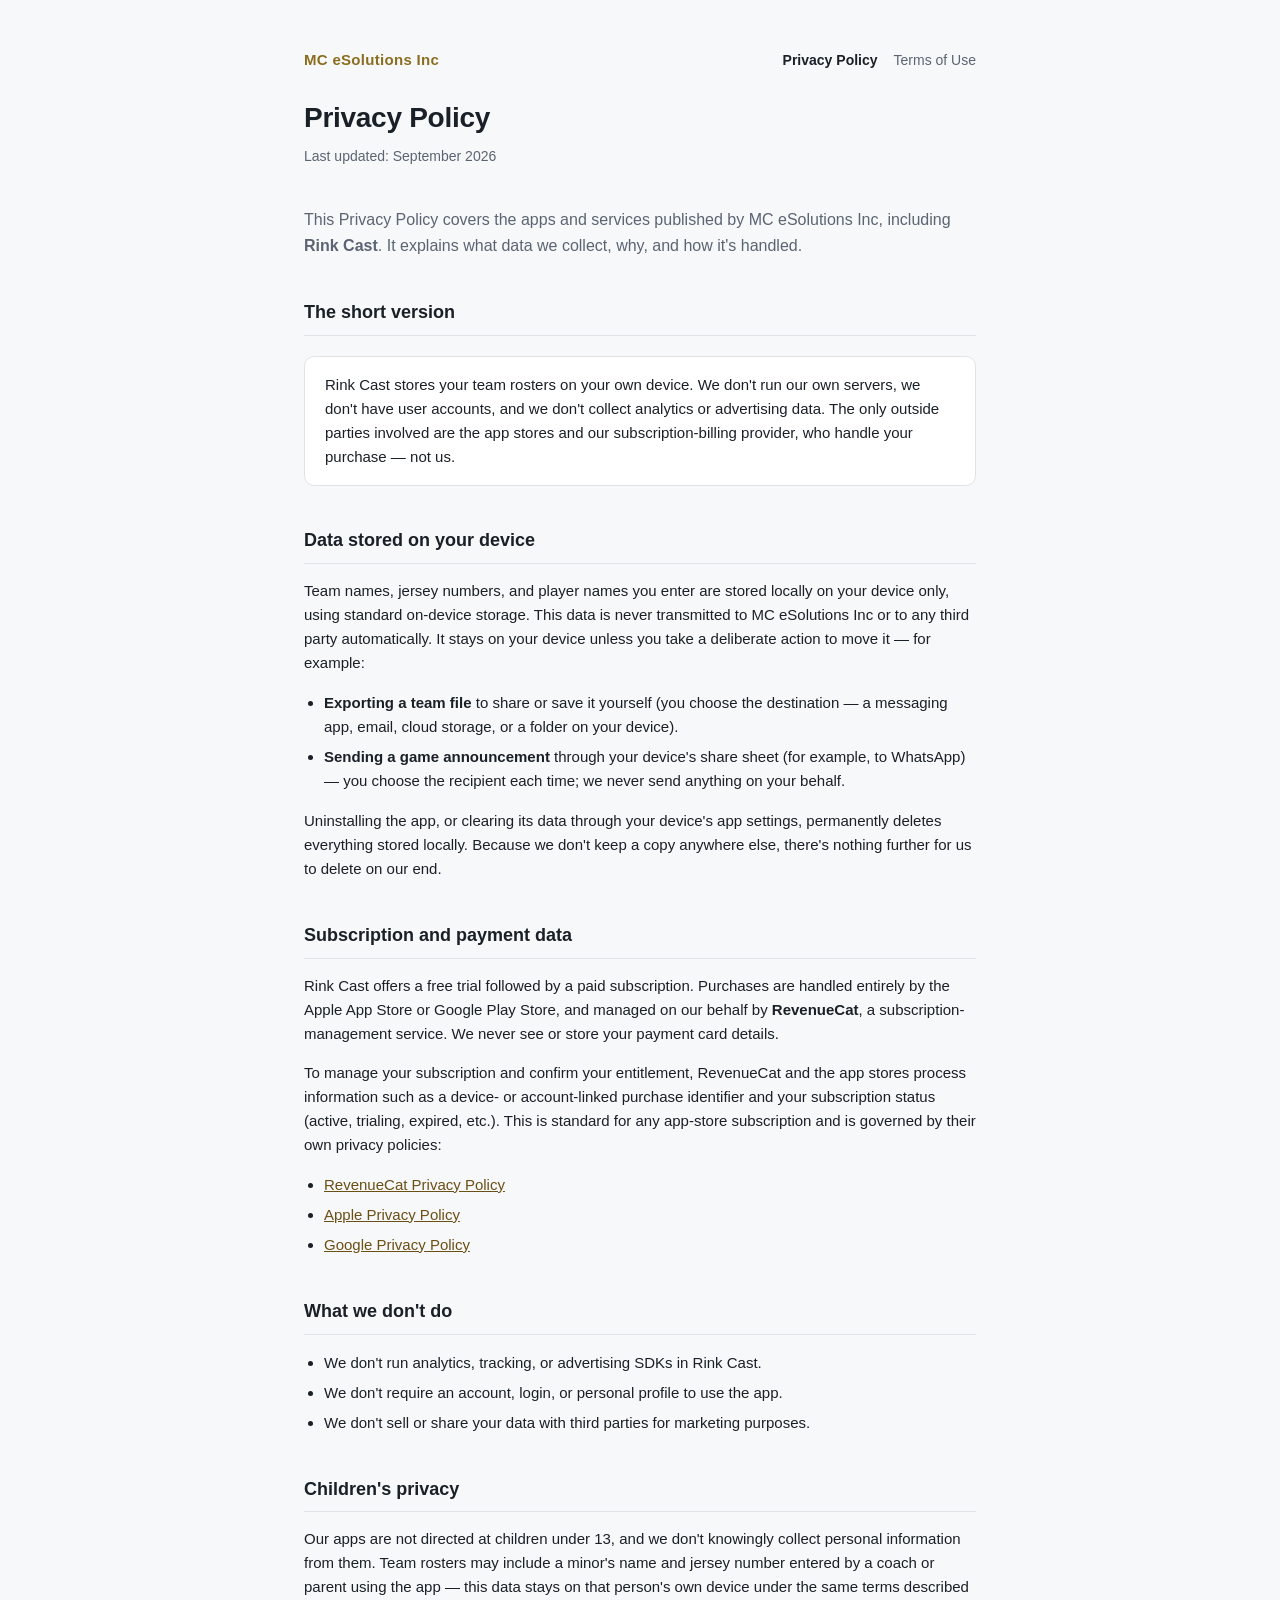
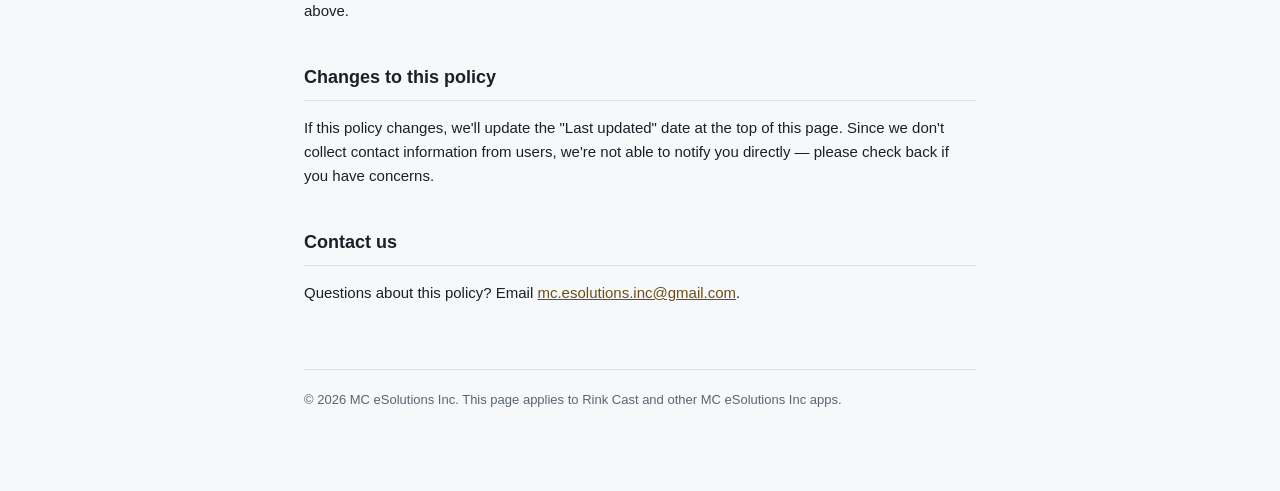
==== index.html @ eb5a8568 "Add Privacy Policy and Terms of Use pages" ====
<!doctype html>
<html lang="en">
<head>
<meta charset="utf-8" />
<meta name="viewport" content="width=device-width, initial-scale=1" />
<title>Privacy Policy — MC eSolutions Inc</title>
<link rel="stylesheet" href="style.css" />
</head>
<body>
<div class="wrap">
  <header class="site">
    <a class="brand" href="index.html">MC eSolutions Inc</a>
    <nav class="pages">
      <a href="index.html" aria-current="page">Privacy Policy</a>
      <a href="terms.html">Terms of Use</a>
    </nav>
  </header>

  <h1>Privacy Policy</h1>
  <p class="updated">Last updated: September 2026</p>

  <p class="lead">This Privacy Policy covers the apps and services published by MC eSolutions Inc, including <strong>Rink Cast</strong>. It explains what data we collect, why, and how it's handled.</p>

  <h2>The short version</h2>
  <div class="card">
    <p>Rink Cast stores your team rosters on your own device. We don't run our own servers, we don't have user accounts, and we don't collect analytics or advertising data. The only outside parties involved are the app stores and our subscription-billing provider, who handle your purchase — not us.</p>
  </div>

  <h2>Data stored on your device</h2>
  <p>Team names, jersey numbers, and player names you enter are stored locally on your device only, using standard on-device storage. This data is never transmitted to MC eSolutions Inc or to any third party automatically. It stays on your device unless you take a deliberate action to move it — for example:</p>
  <ul>
    <li><strong>Exporting a team file</strong> to share or save it yourself (you choose the destination — a messaging app, email, cloud storage, or a folder on your device).</li>
    <li><strong>Sending a game announcement</strong> through your device's share sheet (for example, to WhatsApp) — you choose the recipient each time; we never send anything on your behalf.</li>
  </ul>
  <p>Uninstalling the app, or clearing its data through your device's app settings, permanently deletes everything stored locally. Because we don't keep a copy anywhere else, there's nothing further for us to delete on our end.</p>

  <h2>Subscription and payment data</h2>
  <p>Rink Cast offers a free trial followed by a paid subscription. Purchases are handled entirely by the Apple App Store or Google Play Store, and managed on our behalf by <strong>RevenueCat</strong>, a subscription-management service. We never see or store your payment card details.</p>
  <p>To manage your subscription and confirm your entitlement, RevenueCat and the app stores process information such as a device- or account-linked purchase identifier and your subscription status (active, trialing, expired, etc.). This is standard for any app-store subscription and is governed by their own privacy policies:</p>
  <ul>
    <li><a href="https://www.revenuecat.com/privacy" target="_blank" rel="noopener">RevenueCat Privacy Policy</a></li>
    <li><a href="https://www.apple.com/legal/privacy/" target="_blank" rel="noopener">Apple Privacy Policy</a></li>
    <li><a href="https://policies.google.com/privacy" target="_blank" rel="noopener">Google Privacy Policy</a></li>
  </ul>

  <h2>What we don't do</h2>
  <ul>
    <li>We don't run analytics, tracking, or advertising SDKs in Rink Cast.</li>
    <li>We don't require an account, login, or personal profile to use the app.</li>
    <li>We don't sell or share your data with third parties for marketing purposes.</li>
  </ul>

  <h2>Children's privacy</h2>
  <p>Our apps are not directed at children under 13, and we don't knowingly collect personal information from them. Team rosters may include a minor's name and jersey number entered by a coach or parent using the app — this data stays on that person's own device under the same terms described above.</p>

  <h2>Changes to this policy</h2>
  <p>If this policy changes, we'll update the "Last updated" date at the top of this page. Since we don't collect contact information from users, we're not able to notify you directly — please check back if you have concerns.</p>

  <h2>Contact us</h2>
  <p>Questions about this policy? Email <a href="mailto:mc.esolutions.inc@gmail.com">mc.esolutions.inc@gmail.com</a>.</p>

  <footer>
    &copy; 2026 MC eSolutions Inc. This page applies to Rink Cast and other MC eSolutions Inc apps.
  </footer>
</div>
</body>
</html>
---- style.css ----
:root {
  color-scheme: light dark;
  --bg: #f7f8fa;
  --surface: #ffffff;
  --border: #dfe3e8;
  --text: #1a2027;
  --text-muted: #5b6472;
  --accent: #8a6d1f;
  --link: #6b4f14;
  --max-width: 720px;
}

@media (prefers-color-scheme: dark) {
  :root {
    --bg: #0a0f1e;
    --surface: #0d1117;
    --border: #2d3748;
    --text: #e2e8f0;
    --text-muted: #9aa4b2;
    --accent: #c8a63a;
    --link: #d9bd5f;
  }
}

* { box-sizing: border-box; }

body {
  margin: 0;
  background: var(--bg);
  color: var(--text);
  font-family: -apple-system, BlinkMacSystemFont, "Segoe UI", Roboto, Helvetica, Arial, sans-serif;
  line-height: 1.6;
}

.wrap {
  max-width: var(--max-width);
  margin: 0 auto;
  padding: 48px 24px 80px;
}

header.site {
  display: flex;
  align-items: baseline;
  justify-content: space-between;
  gap: 16px;
  margin-bottom: 8px;
  flex-wrap: wrap;
}

.brand {
  font-weight: 700;
  font-size: 15px;
  letter-spacing: 0.02em;
  color: var(--accent);
  text-decoration: none;
}

nav.pages {
  display: flex;
  gap: 16px;
  font-size: 14px;
}

nav.pages a {
  color: var(--text-muted);
  text-decoration: none;
}

nav.pages a[aria-current="page"] {
  color: var(--text);
  font-weight: 600;
}

nav.pages a:hover {
  color: var(--accent);
}

h1 {
  font-size: 28px;
  margin: 24px 0 4px;
  letter-spacing: -0.01em;
}

.updated {
  color: var(--text-muted);
  font-size: 14px;
  margin: 0 0 40px;
}

h2 {
  font-size: 18px;
  margin: 40px 0 12px;
  padding-bottom: 8px;
  border-bottom: 1px solid var(--border);
}

p, li {
  color: var(--text);
  font-size: 15px;
}

p.lead {
  font-size: 16px;
  color: var(--text-muted);
}

ul {
  padding-left: 20px;
}

li + li {
  margin-top: 6px;
}

a {
  color: var(--link);
}

.card {
  background: var(--surface);
  border: 1px solid var(--border);
  border-radius: 10px;
  padding: 16px 20px;
  margin: 20px 0;
}

.card p:first-child { margin-top: 0; }
.card p:last-child { margin-bottom: 0; }

footer {
  margin-top: 64px;
  padding-top: 20px;
  border-top: 1px solid var(--border);
  color: var(--text-muted);
  font-size: 13px;
}

code {
  background: var(--surface);
  border: 1px solid var(--border);
  border-radius: 4px;
  padding: 1px 5px;
  font-size: 0.9em;
}
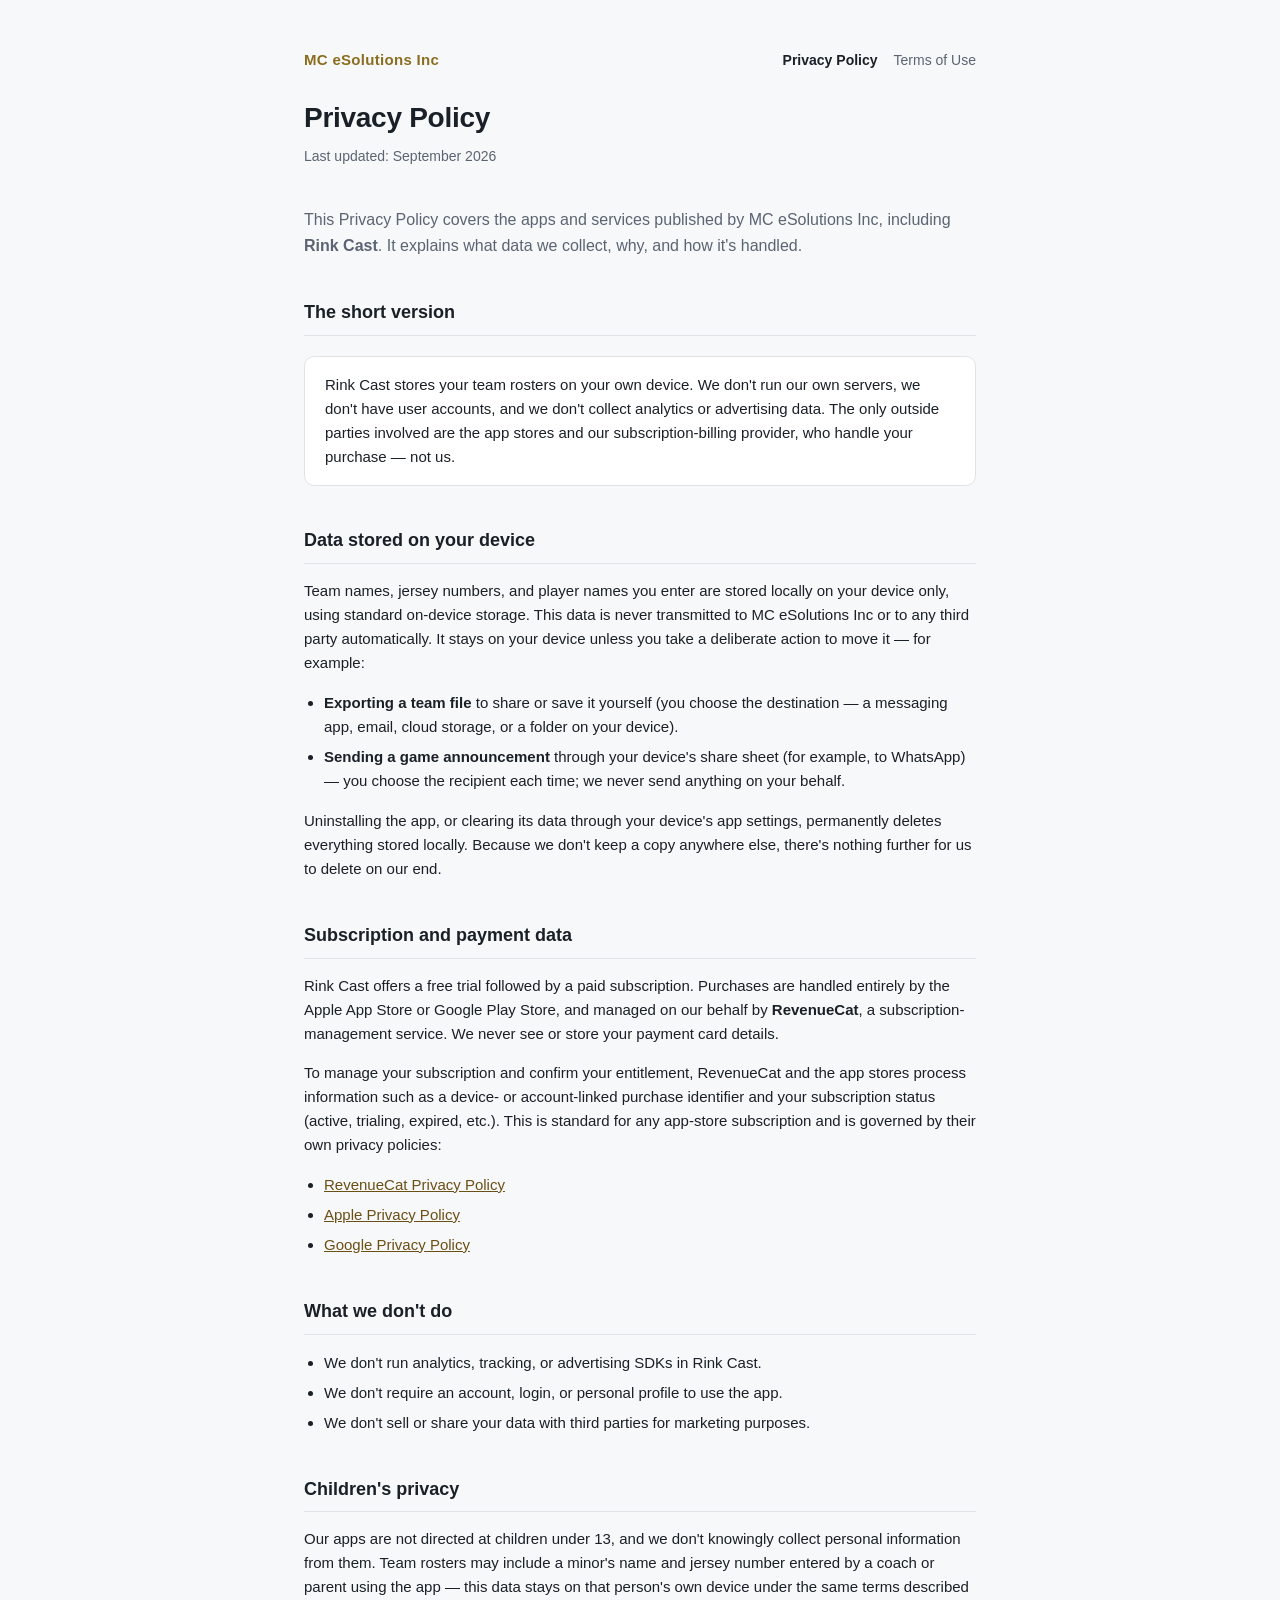
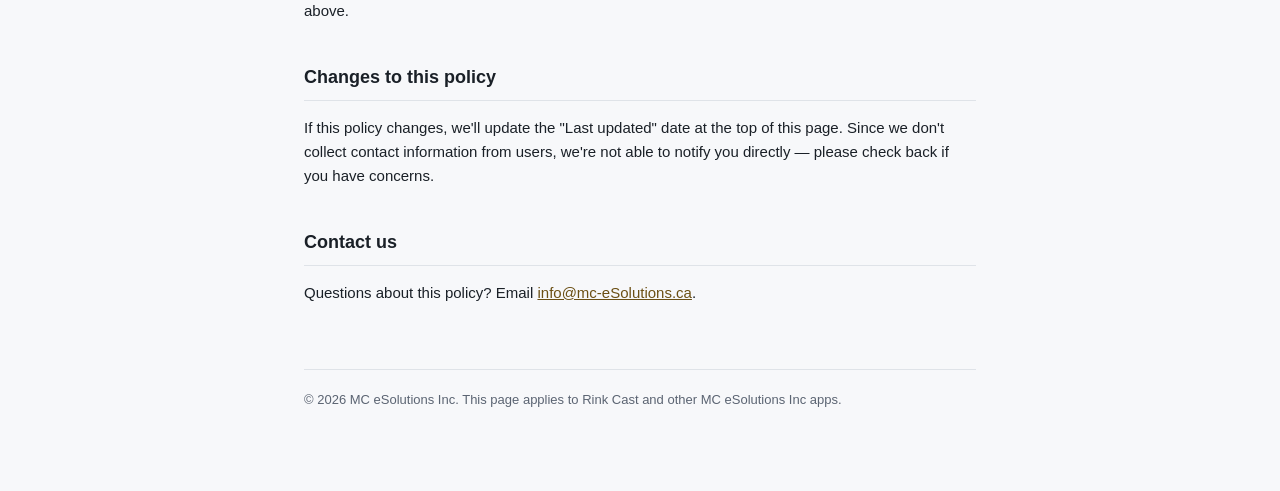
==== commit f5936472: "Update contact email to info@mc-eSolutions.ca" ====
--- a/index.html
+++ b/index.html
@@ -57,7 +57,7 @@
   <p>If this policy changes, we'll update the "Last updated" date at the top of this page. Since we don't collect contact information from users, we're not able to notify you directly — please check back if you have concerns.</p>
 
   <h2>Contact us</h2>
-  <p>Questions about this policy? Email <a href="mailto:mc.esolutions.inc@gmail.com">mc.esolutions.inc@gmail.com</a>.</p>
+  <p>Questions about this policy? Email <a href="mailto:info@mc-eSolutions.ca">info@mc-eSolutions.ca</a>.</p>
 
   <footer>
     &copy; 2026 MC eSolutions Inc. This page applies to Rink Cast and other MC eSolutions Inc apps.
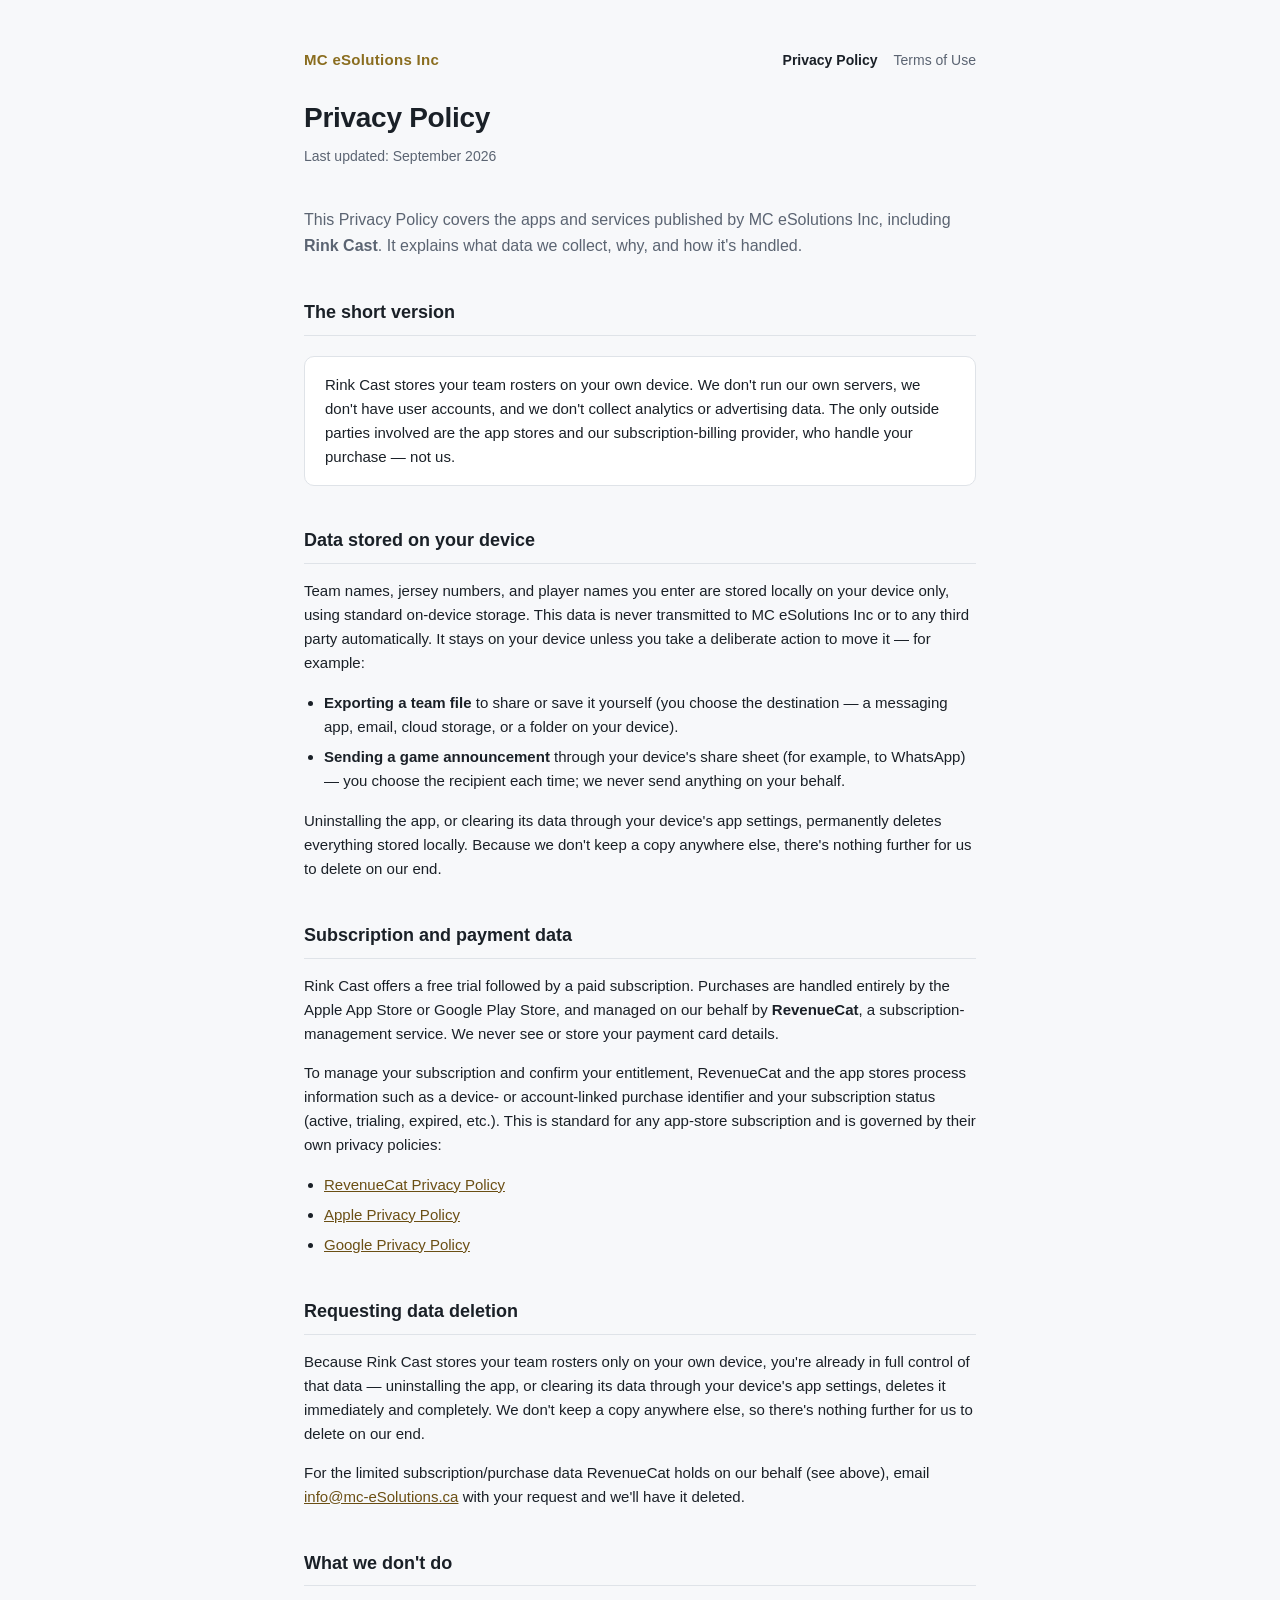
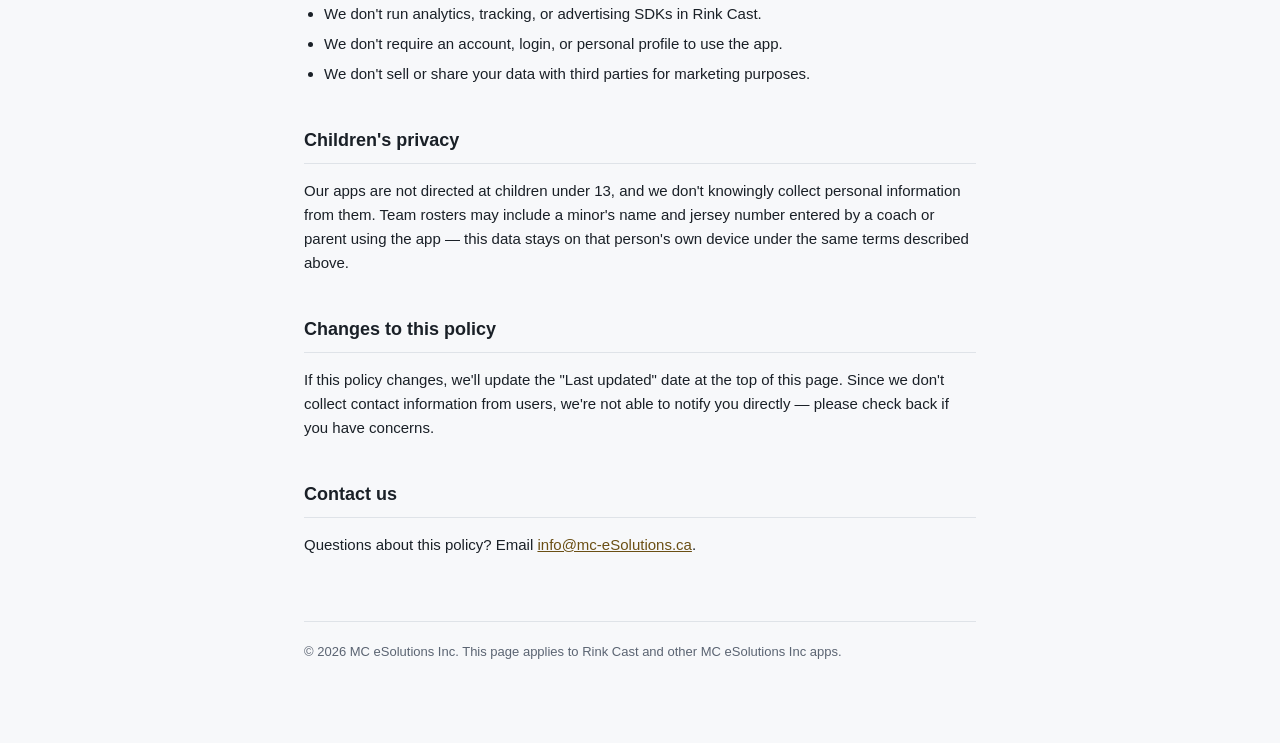
==== commit 77305e36: "Add a dedicated data deletion section with a direct anchor link" ====
--- a/index.html
+++ b/index.html
@@ -43,6 +43,10 @@
     <li><a href="https://policies.google.com/privacy" target="_blank" rel="noopener">Google Privacy Policy</a></li>
   </ul>
 
+  <h2 id="data-deletion">Requesting data deletion</h2>
+  <p>Because Rink Cast stores your team rosters only on your own device, you're already in full control of that data — uninstalling the app, or clearing its data through your device's app settings, deletes it immediately and completely. We don't keep a copy anywhere else, so there's nothing further for us to delete on our end.</p>
+  <p>For the limited subscription/purchase data RevenueCat holds on our behalf (see above), email <a href="mailto:info@mc-eSolutions.ca">info@mc-eSolutions.ca</a> with your request and we'll have it deleted.</p>
+
   <h2>What we don't do</h2>
   <ul>
     <li>We don't run analytics, tracking, or advertising SDKs in Rink Cast.</li>
